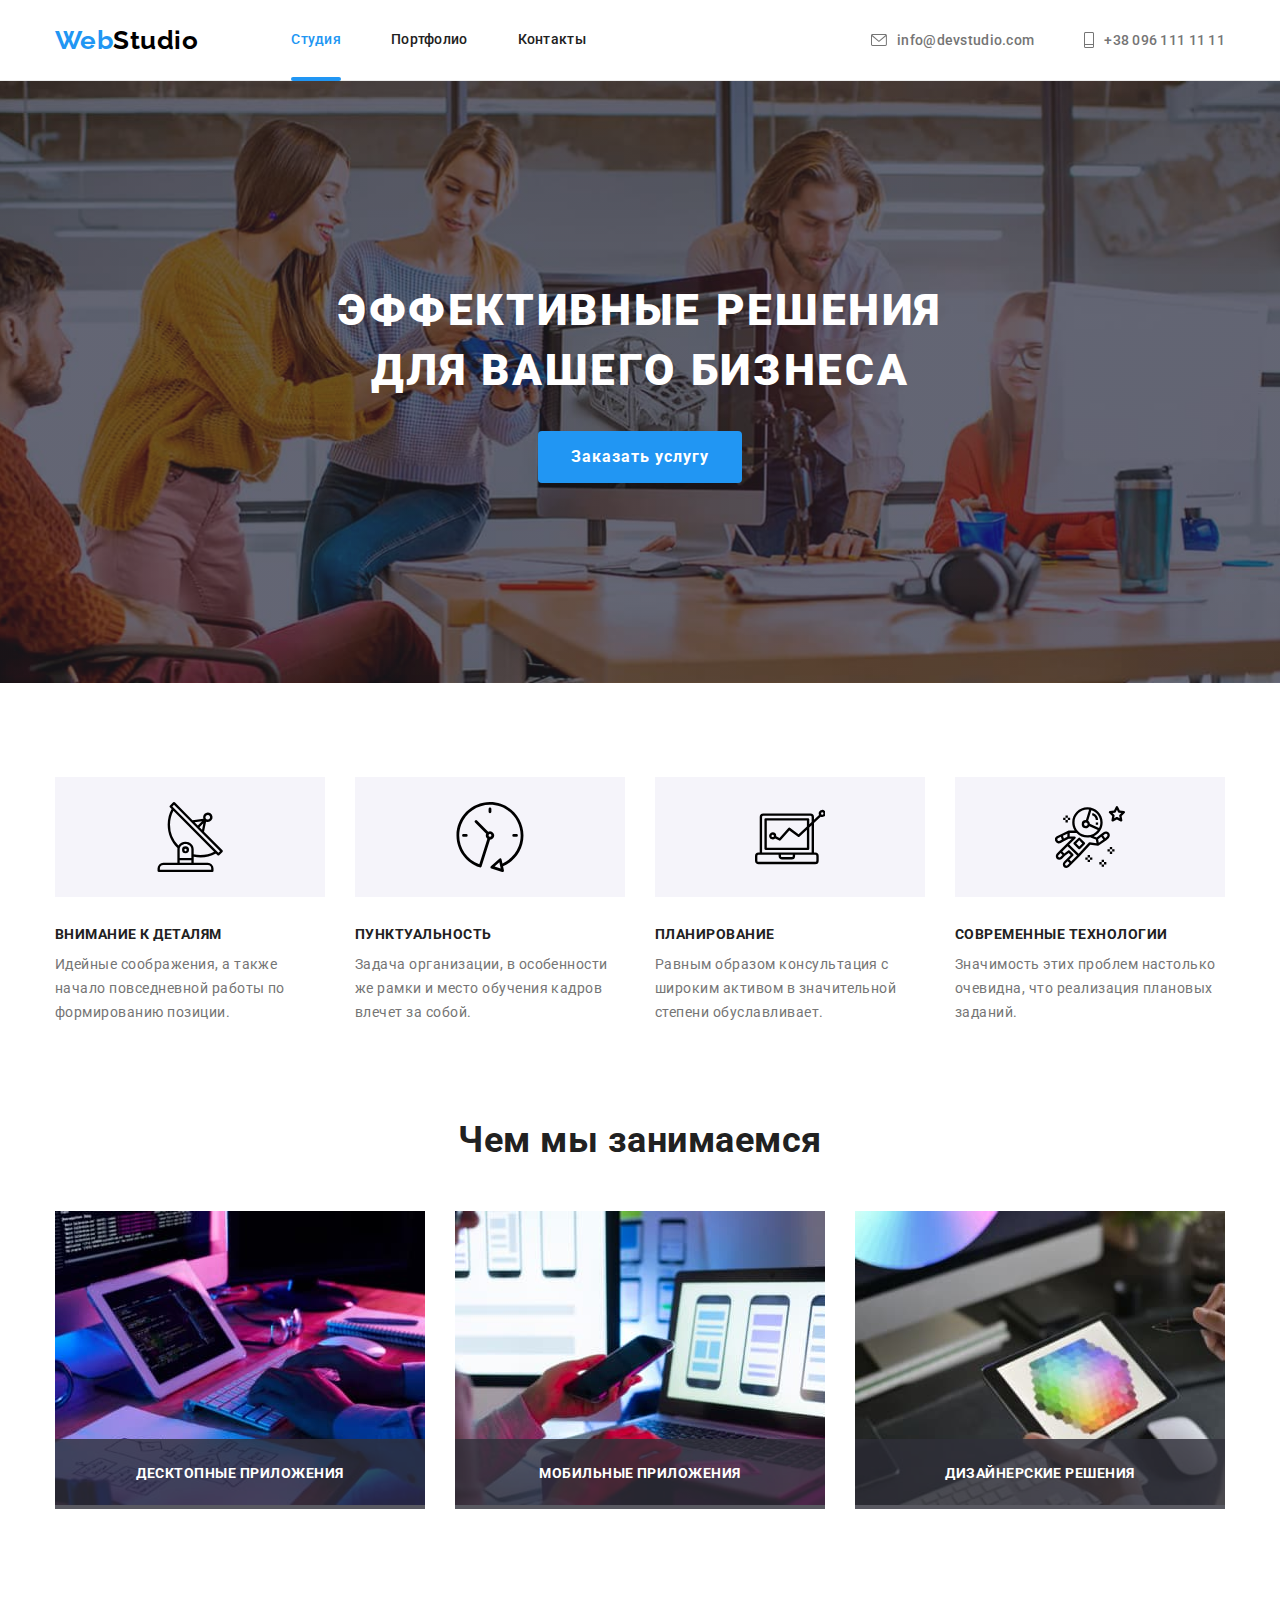
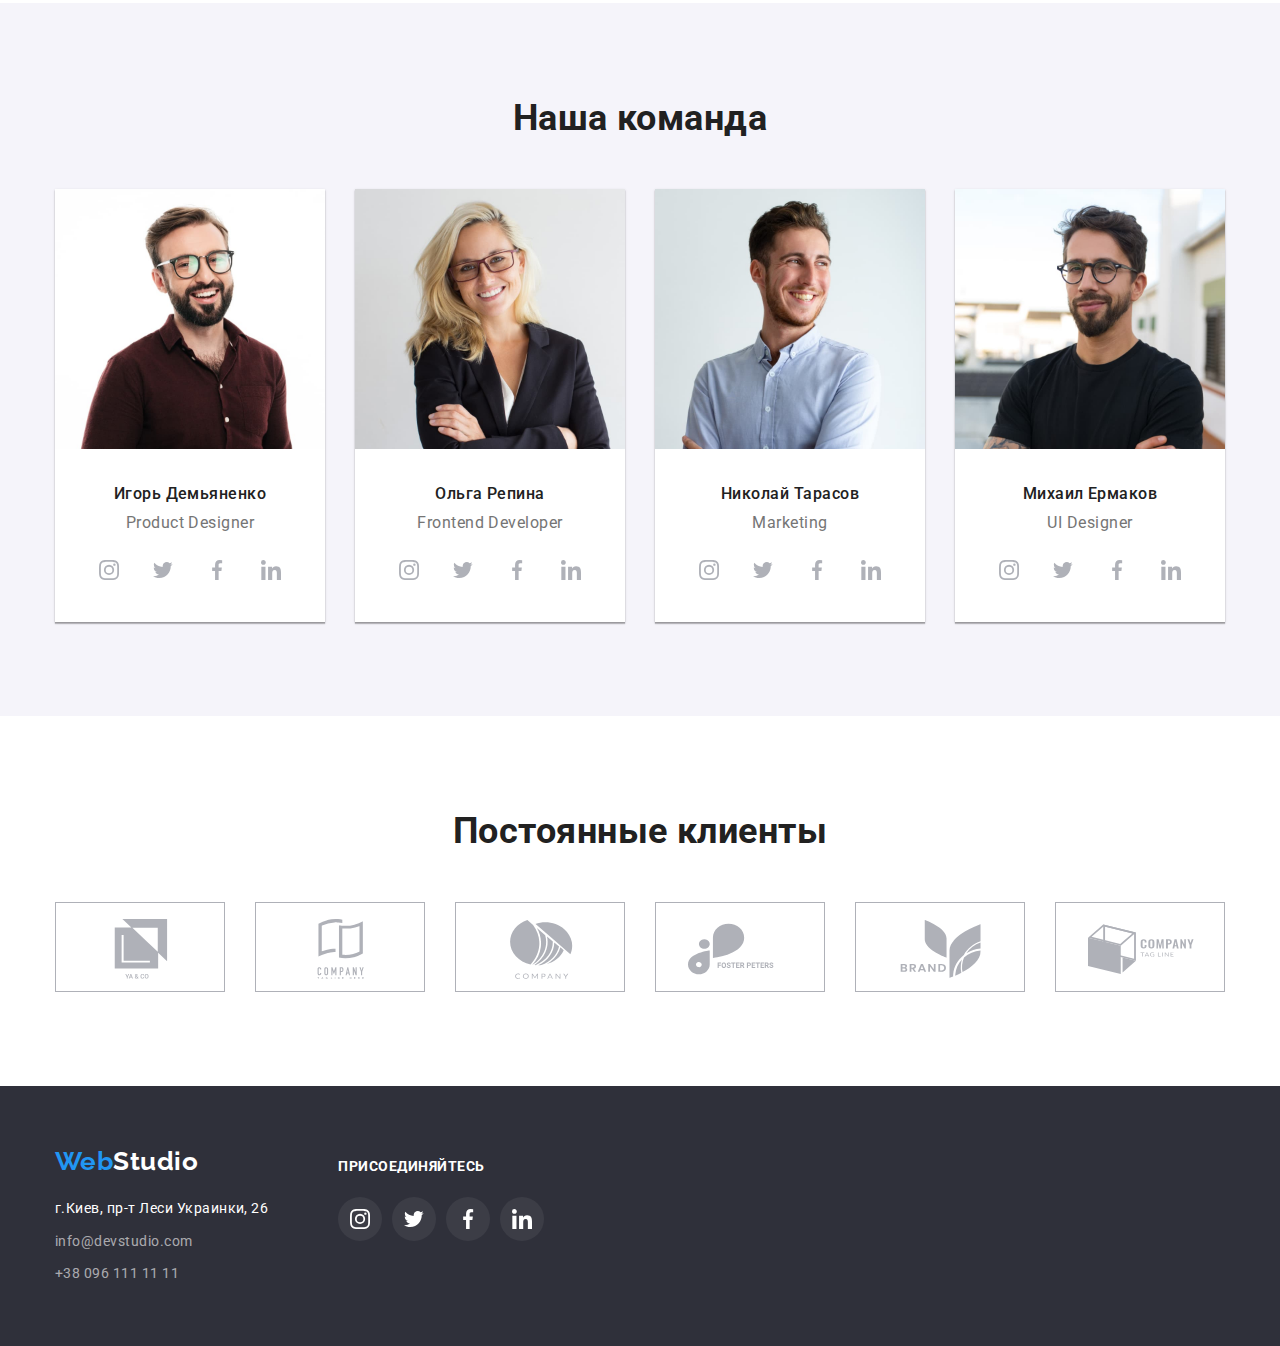
==== index.html @ f0c1cf08 "add js" ====
<!DOCTYPE html>
<html lang="ru">
  <head>
    <meta charset="UTF-8" />
    <meta http-equiv="X-UA-Compatible" content="IE=edge" />
    <meta name="viewport" content="width=device-width, initial-scale=1.0" />
    <title>Студия</title>
    <link rel="preconnect" href="https://fonts.googleapis.com" />
    <link rel="preconnect" href="https://fonts.gstatic.com" crossorigin />
    <link
      href="https://fonts.googleapis.com/css2?family=Raleway:wght@700&family=Roboto:wght@400;500;700;900&display=swap"
      rel="stylesheet"
    />
    <link
      rel="stylesheet"
      href="https://cdnjs.cloudflare.com/ajax/libs/modern-normalize/1.1.0/modern-normalize.min.css"
    />
    <link rel="stylesheet" href="./css/styles.css" />
  </head>

  <body>
    <!-- Шапка -->
    <header class="header">
      <div class="container nav-flex">
        <nav class="header-nav">
          <a class="logo link" href="./index.html"
            >Web<span class="logo-black">Studio</span></a
          >
          <ul class="header-nav-list list">
            <li class="header-nav-item">
              <a class="header-nav-link link current" href="./index.html"
                >Студия</a
              >
            </li>
            <li class="header-nav-item">
              <a class="header-nav-link link" href="./portfolio.html"
                >Портфолио</a
              >
            </li>
            <li class="header-nav-item">
              <a class="header-nav-link link" href="">Контакты</a>
            </li>
          </ul>
        </nav>
        <ul class="header-contact-list list">
          <li class="header-contact-item">
            <a class="header-contact-link link" href="mailto:info@devstudio.com"
              ><svg class="contact-icon" width="16" height="12">
                <use href="./images/icons.svg#icon-envelope"></use>
              </svg>
              info@devstudio.com</a
            >
          </li>
          <li class="header-contact-item">
            <a class="header-contact-link link" href="tel:+380961111111"
              ><svg class="contact-icon" width="10" height="16">
                <use href="./images/icons.svg#icon-mobile"></use>
              </svg>
              +38 096 111 11 11</a
            >
          </li>
        </ul>
      </div>
    </header>
    <!-- Основной контент -->
    <main>
      <!-- Герой -->
      <section class="hero">
        <h1 class="hero-title">Эффективные решения для вашего бизнеса</h1>
        <button class="hero-btn" type="button" data-modal-open>Заказать услугу</button>
      </section>
      <!-- Список преимуществ -->
      <section class="features-section">
        <div class="container">
          <!-- h2 Преимущества спрятать в css правильно -->
          <h2 class="visually-hidden">Преимущества</h2>
          <ul class="features-list list">
            <li class="features-item">
              <div class="features-icon-fon">
                <svg class="features-icon" width="70" height="70">
                  <use href="./images/icons.svg#icon-antenna"></use>
                </svg>
              </div>

              <h3 class="features-title">Внимание к деталям</h3>
              <p class="features-text">
                Идейные соображения, а также начало повседневной работы по
                формированию позиции.
              </p>
            </li>
            <li class="features-item">
              <div class="features-icon-fon">
                <svg class="features-icon" width="70" height="70">
                  <use href="./images/icons.svg#icon-clock"></use>
                </svg>
              </div>

              <h3 class="features-title">Пунктуальность</h3>
              <p class="features-text">
                Задача организации, в особенности же рамки и место обучения
                кадров влечет за собой.
              </p>
            </li>
            <li class="features-item">
              <div class="features-icon-fon">
                <svg class="features-icon" width="70" height="70">
                  <use href="./images/icons.svg#icon-diagram"></use>
                </svg>
              </div>

              <h3 class="features-title">Планирование</h3>
              <p class="features-text">
                Равным образом консультация с широким активом в значительной
                степени обуславливает.
              </p>
            </li>
            <li class="features-item">
              <div class="features-icon-fon">
                <svg class="features-icon" width="70" height="70">
                  <use href="./images/icons.svg#icon-astronaut"></use>
                </svg>
              </div>

              <h3 class="features-title">Современные технологии</h3>
              <p class="features-text">
                Значимость этих проблем настолько очевидна, что реализация
                плановых заданий.
              </p>
            </li>
          </ul>
        </div>
      </section>
      <!-- Список занятий -->
      <section class="work-section">
        <div class="container">
          <h2 class="section-title">Чем мы занимаемся</h2>
          <ul class="work-list list">
            <li class="work-item">
              <img
                src="./images/box1.jpg"
                alt="сотрудник создает программу"
                width="370"
                height="294"
              />
              <p class="work-text">Десктопные приложения</p>
            </li>
            <li class="work-item">
              <img
                src="./images/box2.jpg"
                alt="сотрудник создает мобильное приложение"
                width="370"
                height="294"
              />
              <p class="work-text">Мобильные приложения</p>
            </li>
            <li class="work-item">
              <img
                src="./images/box3.jpg"
                alt="веб-дизайнер выбирает палитру"
                width="370"
                height="294"
              />
              <p class="work-text">Дизайнерские решения</p>
            </li>            
          </ul>
        </div>
      </section>
      <!-- Команда -->
      <section class="team-section">
        <div class="container">
          <h2 class="section-title">Наша команда</h2>
          <ul class="team-list list">
            <li class="team-item">
              <img
                src="./images/img1.jpg"
                alt="фото Игоря Демьяненко"
                width="270"
                height="260"
              />
              <div class="team-workers">
                <h3 class="team-worker">Игорь Демьяненко</h3>
                <p class="team-profession" lang="en">Product Designer</p>
                <ul class="team-social-list list">
                  <li class="team-social-item">
                    <a class="team-social-link link" href="">
                      <svg class="team-social-icon" width="20" height="20">
                        <use href="./images/icons.svg#icon-instagram"></use>
                      </svg>
                    </a>
                  </li>

                  <li class="team-social-item">
                    <a class="team-social-link link" href="">
                      <svg class="team-social-icon" width="20" height="20">
                        <use href="./images/icons.svg#icon-twitter"></use>
                      </svg>
                    </a>
                  </li>

                  <li class="team-social-item">
                    <a class="team-social-link link" href="">
                      <svg class="team-social-icon" width="20" height="20">
                        <use href="./images/icons.svg#icon-facebook"></use>
                      </svg>
                    </a>
                  </li>

                  <li class="team-social-item">
                    <a class="team-social-link link" href="">
                      <svg class="team-social-icon" width="20" height="20">
                        <use href="./images/icons.svg#icon-linkedin"></use>
                      </svg>
                    </a>
                  </li>
                </ul>
              </div>
            </li>

            <li class="team-item">
              <img
                src="./images/img2.jpg"
                alt="фото Ольги Репиной"
                width="270"
                height="260"
              />
              <div class="team-workers">
                <h3 class="team-worker">Ольга Репина</h3>
                <p class="team-profession" lang="en">Frontend Developer</p>
                <ul class="team-social-list list">
                  <li class="team-social-item">
                    <a class="team-social-link link" href="">
                      <svg class="team-social-icon" width="20" height="20">
                        <use href="./images/icons.svg#icon-instagram"></use>
                      </svg>
                    </a>
                  </li>

                  <li class="team-social-item">
                    <a class="team-social-link link" href="">
                      <svg class="team-social-icon" width="20" height="20">
                        <use href="./images/icons.svg#icon-twitter"></use>
                      </svg>
                    </a>
                  </li>

                  <li class="team-social-item">
                    <a class="team-social-link link" href="">
                      <svg class="team-social-icon" width="20" height="20">
                        <use href="./images/icons.svg#icon-facebook"></use>
                      </svg>
                    </a>
                  </li>

                  <li class="team-social-item">
                    <a class="team-social-link link" href="">
                      <svg class="team-social-icon" width="20" height="20">
                        <use href="./images/icons.svg#icon-linkedin"></use>
                      </svg>
                    </a>
                  </li>
                </ul>
              </div>
            </li>
            <li class="team-item">
              <img
                src="./images/img3.jpg"
                alt="фото Николая Тарасова"
                width="270"
                height="260"
              />
              <div class="team-workers">
                <h3 class="team-worker">Николай Тарасов</h3>
                <p class="team-profession" lang="en">Marketing</p>
                <ul class="team-social-list list">
                  <li class="team-social-item">
                    <a class="team-social-link link" href="">
                      <svg class="team-social-icon" width="20" height="20">
                        <use href="./images/icons.svg#icon-instagram"></use>
                      </svg>
                    </a>
                  </li>

                  <li class="team-social-item">
                    <a class="team-social-link link" href="">
                      <svg class="team-social-icon" width="20" height="20">
                        <use href="./images/icons.svg#icon-twitter"></use>
                      </svg>
                    </a>
                  </li>

                  <li class="team-social-item">
                    <a class="team-social-link link" href="">
                      <svg class="team-social-icon" width="20" height="20">
                        <use href="./images/icons.svg#icon-facebook"></use>
                      </svg>
                    </a>
                  </li>

                  <li class="team-social-item">
                    <a class="team-social-link link" href="">
                      <svg class="team-social-icon" width="20" height="20">
                        <use href="./images/icons.svg#icon-linkedin"></use>
                      </svg>
                    </a>
                  </li>
                </ul>
              </div>
            </li>
            <li class="team-item">
              <img
                src="./images/img4.jpg"
                alt="фото Михаила Ермакова"
                width="270"
                height="260"
              />
              <div class="team-workers">
                <h3 class="team-worker">Михаил Ермаков</h3>
                <p class="team-profession" lang="en">UI Designer</p>
                <ul class="team-social-list list">
                  <li class="team-social-item">
                    <a class="team-social-link link" href="">
                      <svg class="team-social-icon" width="20" height="20">
                        <use href="./images/icons.svg#icon-instagram"></use>
                      </svg>
                    </a>
                  </li>

                  <li class="team-social-item">
                    <a class="team-social-link link" href="">
                      <svg class="team-social-icon" width="20" height="20">
                        <use href="./images/icons.svg#icon-twitter"></use>
                      </svg>
                    </a>
                  </li>

                  <li class="team-social-item">
                    <a class="team-social-link link" href="">
                      <svg class="team-social-icon" width="20" height="20">
                        <use href="./images/icons.svg#icon-facebook"></use>
                      </svg>
                    </a>
                  </li>

                  <li class="team-social-item">
                    <a class="team-social-link link" href="">
                      <svg class="team-social-icon" width="20" height="20">
                        <use href="./images/icons.svg#icon-linkedin"></use>
                      </svg>
                    </a>
                  </li>
                </ul>
              </div>
            </li>
          </ul>
        </div>
      </section>
      <!-- Клиенты -->
      <section class="client-section">
        <div class="container">
          <h2 class="client-title">Постоянные клиенты</h2>
          <ul class="client-list list">
            <li class="client-item">
              <a class="client-link link" href="">
                <svg class="client-icon" width="106" height="60">
                  <use href="./images/icons.svg#icon-yaco"></use>
                </svg>
              </a>
            </li>

            <li class="client-item">
              <a class="client-link link" href="">
                <svg class="client-icon" width="106" height="60">
                  <use href="./images/icons.svg#icon-company"></use>
                </svg>
              </a>
            </li>

            <li class="client-item">
              <a class="client-link link" href="">
                <svg class="client-icon" width="106" height="60">
                  <use href="./images/icons.svg#icon-company2"></use>
                </svg>
              </a>
            </li>

            <li class="client-item">
              <a class="client-link link" href="">
                <svg class="client-icon" width="106" height="60">
                  <use href="./images/icons.svg#icon-foster"></use>
                </svg>
              </a>
            </li>

            <li class="client-item">
              <a class="client-link link" href="">
                <svg class="client-icon" width="106" height="60">
                  <use href="./images/icons.svg#icon-brand"></use>
                </svg>
              </a>
            </li>

            <li class="client-item">
              <a class="client-link link" href="">
                <svg class="client-icon" width="106" height="60">
                  <use href="./images/icons.svg#icon-tag"></use>
                </svg>
              </a>
            </li>
          </ul>
        </div>
      </section>
    </main>
    <!-- Подвал -->
    <footer class="footer">
      <div class="container">
        <div class="footer-flex">
          <div class="footer-contacts-flex">
            <a class="logo link" href="./index.html"
              >Web<span class="logo-white">Studio</span>
            </a>
            <!-- Список контактов -->
            <address class="footer-contact">
              <ul class="footer-contact-list list">
                <li class="footer-contact-item">
                  <a
                    class="footer-contact-link address link"
                    href="https://goo.gl/maps/CdvJLRiEL6Q8Smko8"
                    target="_blank"
                    rel="noreferrer noopener"
                    >г.Киев, пр-т Леси Украинки, 26</a
                  >
                </li>
                <li class="footer-contact-item">
                  <a
                    class="footer-contact-link link"
                    href="mailto:info@devstudio.com"
                    >info@devstudio.com</a
                  >
                </li>
                <li class="footer-contact-item">
                  <a class="footer-contact-link link" href="tel:+380961111111"
                    >+38 096 111 11 11</a
                  >
                </li>
              </ul>
            </address>
          </div>
          <div class="footer-social-flex">
            <p class="footer-social-text">Присоединяйтесь</p>
            <ul class="footer-social-list list">
              <li class="footer-social-item">
                <a class="footer-social-link" href="">
                  <svg class="footer-social-icon" width="20" height="20">
                    <use href="./images/icons.svg#icon-instagram"></use>
                  </svg>
                </a>
              </li>

              <li class="footer-social-item">
                <a class="footer-social-link" href="">
                  <svg class="footer-social-icon" width="20" height="20">
                    <use href="./images/icons.svg#icon-twitter"></use>
                  </svg>
                </a>
              </li>

              <li class="footer-social-item">
                <a class="footer-social-link" href="">
                  <svg class="footer-social-icon" width="20" height="20">
                    <use href="./images/icons.svg#icon-facebook"></use>
                  </svg>
                </a>
              </li>

              <li class="footer-social-item">
                <a class="footer-social-link" href="">
                  <svg class="footer-social-icon" width="20" height="20">
                    <use href="./images/icons.svg#icon-linkedin"></use>
                  </svg>
                </a>
              </li>
            </ul>
          </div>
        </div>
      </div>
    </footer>
    <div class="backdrop is-hidden" data-modal>
      <div class="modal">
          <button type="button" class="close-btn" data-modal-close>
            <svg class= width="11" height="11">
              <use href="./images/icons.svg#icon-vector"></use>
            </svg>
          </button>
      </div>
    </div>
    <script src="./js/modal.js"></script>
  </body>
</html>
---- css/styles.css ----
:root {
    --primary-text-color: #212121;
    --secondary-text-color: #757575;
    --white-text-color: #ffffff;
    --accent-color: #2196f3;
    --black-logo-color: #000000;
    --footer-text-color: rgba(255, 255, 255, 0.6);
    --white-background-color: #ffffff;
    --hero-background-color: #2f303a;
    --team-background-color: #f5f4fa;
  }
  
  body {
    font-family: "Roboto", sans-serif;
    letter-spacing: 0.03em;
    background-color: var(--white-background-color);
    color: var(--primary-text-color);
  }
  
  /* убираем точки списков */
  .list {
    list-style: none;
  }
  
  /* убираем подчеркивание ссылок */
  .link {
    text-decoration: none;
  }
  
  /* глобальный сброс margin, padding */
  h1,
  h2,
  h3,
  h4,
  h5,
  h6,
  p,
  ul {
    margin: 0;
    padding: 0;
  }
  
  .container {
    width: 1200px;
    margin-left: auto;
    margin-right: auto;
    padding-left: 15px;
    padding-right: 15px;
  }
  
  .logo {
    font-family: "Raleway", sans-serif;
    font-weight: 700;
    font-size: 26px;
    line-height: 1.19;
    align-items: center;
    text-align: center;
    
    color: var(--accent-color);
  }
  
  .section-title {
    font-weight: 700;
    font-size: 36px;
    line-height: 1.17;
    text-align: center;
  
    color: var(--primary-text-color);
  }
  
  .features-icon-fon {
    display: flex;
    width: 270px;
    height: 120px;
    align-items: center;
    justify-content: center;
    flex-direction: column;
    margin-bottom: 30px;
  
    background-color: var(--team-background-color);
  }
  
  .footer-contact-link {
    font-style: normal;
    font-size: 14px;
    line-height: 1.71;
  
    color: var(--footer-text-color);
  
    transition: color 250ms cubic-bezier(0.4, 0, 0.2, 1);
  }
  
  /* ------------ШАПКА-------------- */
  
  .header {
    border-bottom: 1px solid #ececec;
  }
  
  .nav-flex {
    display: flex;
    align-items: center;
  }
  
  .header-nav {
    display: flex;
    align-items: center;
  }
  .logo-black {
    color: var(--black-logo-color);
  }
  
  .header-nav-list {
    display: flex;
    margin-left: 93px;
  }
  
  .header-nav-item:not(:last-child) {
    margin-right: 50px;
  }
  
  .header-nav-link {
    display: block;
    padding-top: 32px;
    padding-bottom: 32px;
  
    font-weight: 500;
    font-size: 14px;
    line-height: 1.14;
    letter-spacing: 0.02em;
    color: var(--primary-text-color);
  
    position: relative;
  
    transition: color 250ms cubic-bezier(0.4, 0, 0.2, 1);
  }
  
  .header-contact-list {
    display: flex;
    margin-left: auto;
  }
  
  .header-contact-item + .header-contact-item {
    margin-left: 50px;
  }
  
  .header-contact-link {
    display: inline-flex;
    padding: 32px 0px 32px;
    /* color: var(--secondary-text-color); */
    align-items: center;
  
    font-weight: 500;
    font-size: 14px;
    line-height: 16px;
    letter-spacing: 0.02em;
    color: var(--secondary-text-color);
  
    transition: color 250ms cubic-bezier(0.4, 0, 0.2, 1);
  }
  
  .contact-icon {
    margin-right: 10px;
    fill: currentColor;
  }
  
  .header-nav-link:hover,
  .header-nav-link:focus,
  .header-contact-link:hover,
  .header-contact-link:focus {
    color: var(--accent-color);
  }
  
  .header-nav-link.current {
    color: var(--accent-color);
  }
  
  .header-nav-link.current::after { 
    position: absolute;
  
    display: block;
    content: '';
    width: 100%;
    height: 4px;
    border-radius: 2px;
    bottom: -1px;
  
    background-color: var(--accent-color);
  }
  
  /* ------------ГЕРОЙ-------------- */
  
  .hero {
    padding-top: 200px;
    padding-bottom: 200px;
  
    max-width: 1600px;
    min-height: 600px;
    margin-left: auto;
    margin-right: auto;
  
    background-image: linear-gradient(
        to right,
        rgba(47, 48, 58, 0.4),
        rgba(47, 48, 58, 0.4)
      ),
      url(../images/hero.jpg);
    background-color: var(--hero-background-color);
    background-repeat: no-repeat;
    background-position: center;
    background-size: cover;
  
    text-align: center;
  }
  
  .hero-title {
    margin-bottom: 30px;
    margin-left: auto;
    margin-right: auto;
    max-width: 696px;
  
    font-weight: 900;
    font-size: 44px;
    line-height: 1.36;
    letter-spacing: 0.06em;
    text-transform: uppercase;
    color: var(--white-text-color);
  }
  
  .hero-btn {
    display: inline-block;
    min-width: 200px;
    border-radius: 4px;
    border: 1px solid transparent;
    padding: 10px 32px;
  
    background-color: var(--accent-color);
    color: var(--white-text-color);
  
    font-family: "Roboto", sans-serif;
    font-weight: 700;
    font-size: 16px;
    line-height: 1.88;
    align-items: center;
    text-align: center;
    letter-spacing: 0.06em;
    cursor: pointer;
  
    transition: background-color 250ms cubic-bezier(0.4, 0, 0.2, 1),
      color 250ms cubic-bezier(0.4, 0, 0.2, 1);
  }
  
  .hero-btn:hover,
  .hero-btn:focus {
    background-color: var(--white-text-color);
    color: var(--accent-color);
  }
  
  /* ------------ПРЕИМУЩЕСТВА-------------- */
  
  .features-section {
    padding-top: 94px;
    padding-bottom: 94px;
  }
  
  .visually-hidden {
    position: absolute;
  
    width: 1px;
    height: 1px;
    margin: -1px;
    padding: 0;
  
    overflow: hidden;
    border: 0;
    clip: rect(0 0 0 0);
  }
  
  .features-list {
    display: flex;
  }
  
  .features-item:not(:last-child) {
    margin-right: 30px;
    max-width: 270px;
  }
  
  .features-icon {
    align-items: center;
  }
  
  .features-title {
    margin-bottom: 10px;
  
    font-weight: 700;
    font-size: 14px;
    line-height: 1.14;
    text-transform: uppercase;
  }
  
  .features-text {
    font-size: 14px;
    line-height: 1.71;
  
    color: var(--secondary-text-color);
  }
  
  /* ------------СПИСОК ЗАНЯТИЙ-------------- */
  .work-section {
    padding-bottom: 94px;
  }
  
  .section-title {
    margin-bottom: 50px;
  }
  
  .work-list {
    display: flex;
  
  }
  
  .work-item {
    position: relative;
  
  }
  
  .work-item:not(:last-child) {
    margin-right: 30px;
  }
  
  .work-text {
    width: 100%;
    position: absolute;
    bottom: 0;
    left: 0;
  
  
    padding: 27px 0px;
  
    font-weight: bold;
    font-size: 14px;
    line-height: 1.14;
    text-align: center;
    text-transform: uppercase;
  
    color: var(--white-text-color);
    background-color: rgba(47, 48, 58, 0.8);;
  }
  /* ----------------КОМАНДА----------------- */
  
  .team-section {
    padding-top: 94px;
    padding-bottom: 94px;
  
    background-color: var(--team-background-color);
  }
  
  .team-list {
    display: flex;
  }
  
  .team-item {
    box-shadow: 0px 1px 3px rgba(0, 0, 0, 0.12), 0px 1px 1px rgba(0, 0, 0, 0.14),
      0px 2px 1px rgba(0, 0, 0, 0.2);
  
    background-color: var(--white-background-color);
  }
  
  .team-item:not(:last-child) {
    margin-right: 30px;
  }
  
  .team-workers {
    padding: 30px 0px;
  }
  
  .team-worker {
    font-weight: 500;
    font-size: 16px;
    line-height: 1.19;
    text-align: center;
  }
  
  .team-profession {
    margin-top: 10px;
  
    font-size: 16px;
    line-height: 1.19;
    text-align: center;
    color: var(--secondary-text-color);
  }
  
  .team-social-list {
    display: flex;
    justify-content: space-between;
    align-items: center;
  
    padding: 0px 32px;
    margin-top: 16px;
    list-style: none;
    
  }
  
  .team-social-item {
    width: 44px;
    height: 44px;
  }
  
  .team-social-link {
    display: block;
  
    width: 44px;
    height: 44px;
    border-radius: 50%;
  
    color: #afb1b8;
    background-color: #ffffff;
  
    transition: background-color 250ms cubic-bezier(0.4, 0, 0.2, 1),
      color 250ms cubic-bezier(0.4, 0, 0.2, 1);
  }
  
  .team-social-link:hover,
  .team-social-link:focus {
    color: #ffffff;
    background-color: var(--accent-color);
  }
  
  .team-social-icon {
    margin: 12px 0px 0px 12px;
    fill: currentColor;
  }
  
  /* ---------------КЛИЕНТЫ---------------- */
  .client-section {
    padding-top: 94px;
    padding-bottom: 94px;
  }
  
  .client-title {
    margin-bottom: 50px;
  
    font-weight: 700;
    font-size: 36px;
    line-height: 1.17;
    text-align: center;
  }
  
  .client-list {
    display: flex;
  
    padding: 0;
    margin: 0;
    list-style: none;
    justify-content: space-between;
    align-items: center;
  }
  
  .client-item {
    width: 170px;
    height: 90px;
  
    transition: border-color 250ms cubic-bezier(0.4, 0, 0.2, 1),
      color 250ms cubic-bezier(0.4, 0, 0.2, 1);
  }
  
  .client-item:not(:last-child) {
    margin-right: 30px;
  }
  
  .client-link {
    display: block;
  
    width: 170px;
    height: 90px;
    
    border: 1px solid #afb1b8;
    color: #afb1b8;
    background-color: #fff;
    padding: 16px 32px;
  
    transition: border-color 250ms cubic-bezier(0.4, 0, 0.2, 1),
      color 250ms cubic-bezier(0.4, 0, 0.2, 1);
  }
  
  .client-link:hover,
  .client-link:focus {
    color: var(--accent-color);
    border-color: var(--accent-color);
  }
  
  .client-icon {
    fill: currentColor;
  }
  
  .client-item:hover,
  .client-item:focus {
    color: var(--accent-color);
    border-color: var(--accent-color);
  }
  
  /* ----------------ПОДВАЛ----------------- */
  
  .footer {
    padding-top: 60px;
    padding-bottom: 60px;
  
    background-color: var(--hero-background-color);
  }
  
  .footer-flex {
    display: flex;
  
    margin: 0;
    padding: 0;
    list-style: none;
  }
  
  .footer-social-text {
    padding: 20px 0px 10px 0px;
    margin-bottom: 20px;
    font-weight: 700;
    font-size: 14px;
    line-height: 1.14px;
    text-transform: uppercase;
  
    color: var(--white-text-color);
  }
  
  .footer-social-flex {
    margin-left: 70px;
    width: 206px;
  }
  
  .footer-social-list {
    display: flex;
    justify-content: space-between;
    align-items: center;
  
    padding: 0;
    margin-top: 0;
    list-style: none;
  }
  
  .footer-social-item {
    width: 44px;
    height: 44px;
  }
  
  .footer-social-link {
    display: block;
  
    width: 44px;
    height: 44px;
    border-radius: 50%;
  
    color: #ffffff;
    background-color: #ffffff10;
  
    transition: background-color 250ms cubic-bezier(0.4, 0, 0.2, 1),
      color 250ms cubic-bezier(0.4, 0, 0.2, 1);
  }
  
  .footer-social-link:hover,
  .footer-social-link:focus {
    color: #ffffff;
    background-color: var(--accent-color);
  }
  
  .footer-social-icon {
    margin: 12px 0px 0px 12px;
    fill: currentColor;
  }
  
  .logo-white {
    color: var(--white-text-color);
  }
  
  .footer-contact {
    margin-top: 20px;
  }
  .footer-contact-link.address {
    color: var(--white-text-color);
  }
  
  .footer-contact-item {
    margin-top: 9px;
  }
  
  .footer-contact-link:hover,
  .footer-contact-link:focus {
    color: var(--accent-color);
  }
  
  /* ---------------------------------------------- */
  /* --------------------ПОРТФОЛИО----------------- */
  /* ---------------------------------------------- */
  
  .portfolio-section {
    padding-top: 94px;
    padding-bottom: 94px;
  }
  
  .portfolio-btn-list {
    display: flex;
    justify-content: center;
    margin-bottom: 50px;
  }
  
  .portfolio-btn-item:not(:last-child) {
    margin-right: 8px;
  }
  
  .portfolio-item:hover .portfolio-overlay {
    transform: translateY(0);
  }
  
  .portfolio-description {
    position: relative;
    overflow: hidden;
  }
  
  .portfolio-overlay {
    position: absolute;
  
    display: inline-block;
    content: '';
    width: 100%;
    height: 100%;
    top: 0;
    left: 0;
  
    background-color: rgba(33, 150, 243, 0.9);
  
    transform: translateY(100%);
    transition: transform 250ms cubic-bezier(0.4, 0, 0.2, 1);
  
  }
  
  .portfolio-description-text {
    position: absolute;
    top: 0;
    left: 0;
  
    padding: 63px 24px;
  
    font-size: 18px;
    line-height: 1.56;
  
    color: var(--white-text-color);
  }
  
  
  
  .portfolio-btn {
    display: inline-block;
    min-width: 73px;
    border-radius: 4px;
    border: 1px solid transparent;
    padding: 6px 22px;
  
    font-family: "Roboto", sans-serif;
    font-weight: 500;
    font-size: 16px;
    line-height: 1.63;
    letter-spacing: 0.03em;
    text-align: center;
    background-color: var(--team-background-color);
    color: var(--primary-text-color);
    cursor: pointer;
  
    transition: background-color 250ms cubic-bezier(0.4, 0, 0.2, 1),
      color 250ms cubic-bezier(0.4, 0, 0.2, 1),
      box-shadow 250ms cubic-bezier(0.4, 0, 0.2, 1);
  }
  
  .portfolio-btn:hover,
  .portfolio-btn:focus {
    background-color: var(--accent-color);
    color: var(--white-text-color);
    box-shadow: 0px 3px 1px rgba(0, 0, 0, 0.1), 0px 1px 2px rgba(0, 0, 0, 0.08),
      0px 2px 2px rgba(0, 0, 0, 0.12);
  }
  
  .portfolio-list {
    display: flex;
    flex-wrap: wrap;
    margin: -15px;
  }
  
  .portfolio-item {
    margin: 15px;
  
    transition: box-shadow 250ms cubic-bezier(0.4, 0, 0.2, 1);
  }
  
  .portfolio-item:hover,
  .portfolio-item:focus {
    box-shadow: 0px 3px 1px rgba(0, 0, 0, 0.1), 0px 1px 2px rgba(0, 0, 0, 0.08),
      0px 2px 2px rgba(0, 0, 0, 0.12);
  }
  
  .portfolio-border {
    border: 1px solid #eeeeee;
    border-top: transparent;
    padding: 20px 24px;
  }
  
  .portfolio-list-title {
    font-weight: 700;
    font-size: 18px;
    line-height: 2;
    letter-spacing: 0.06em;
  }
  
  .portfolio-list-text {
    margin-top: 4px;
  
    font-size: 16px;
    line-height: 1.87;
  
    color: var(--secondary-text-color);
  }
  
  /* ----------------MODAL--------------------- */
  
  .backdrop {
    position: fixed;
  
    display: flex;
    align-items: center;
    justify-content: center;
  
    width: 100vw;
    height: 100vh;
  
    background-color: rgba(0, 0, 0, 0.2);;
    
    top: 0;
    transition: opacity 250ms cubic-bezier(0.4, 0, 0.2, 1), visibility 250ms cubic-bezier(0.4, 0, 0.2, 1);
  }
  
  .backdrop.is-hidden {
    opacity: 0;
    visibility: hidden;
    pointer-events: none;
  }
  
  .backdrop.is-hidden .modal {
    transform: scale(2);
  }
  
  .modal {
    width: 528px;
    min-height: 581px;
    background-color: #ffffff;
    
    position: relative;
    transform: scale(1);
    transition: transform 250ms cubic-bezier(0.4, 0, 0.2, 1);
  }
  
  .close-btn {
    position: absolute;
  
    display: flex;
    align-items: center;
    justify-content: center;
  
    right: 8px;
    top: 8px;
    background-color: transparent;
    border-radius: 50%;
    width: 30px;
    height: 30px;
    border: 1px solid #000000;
  }
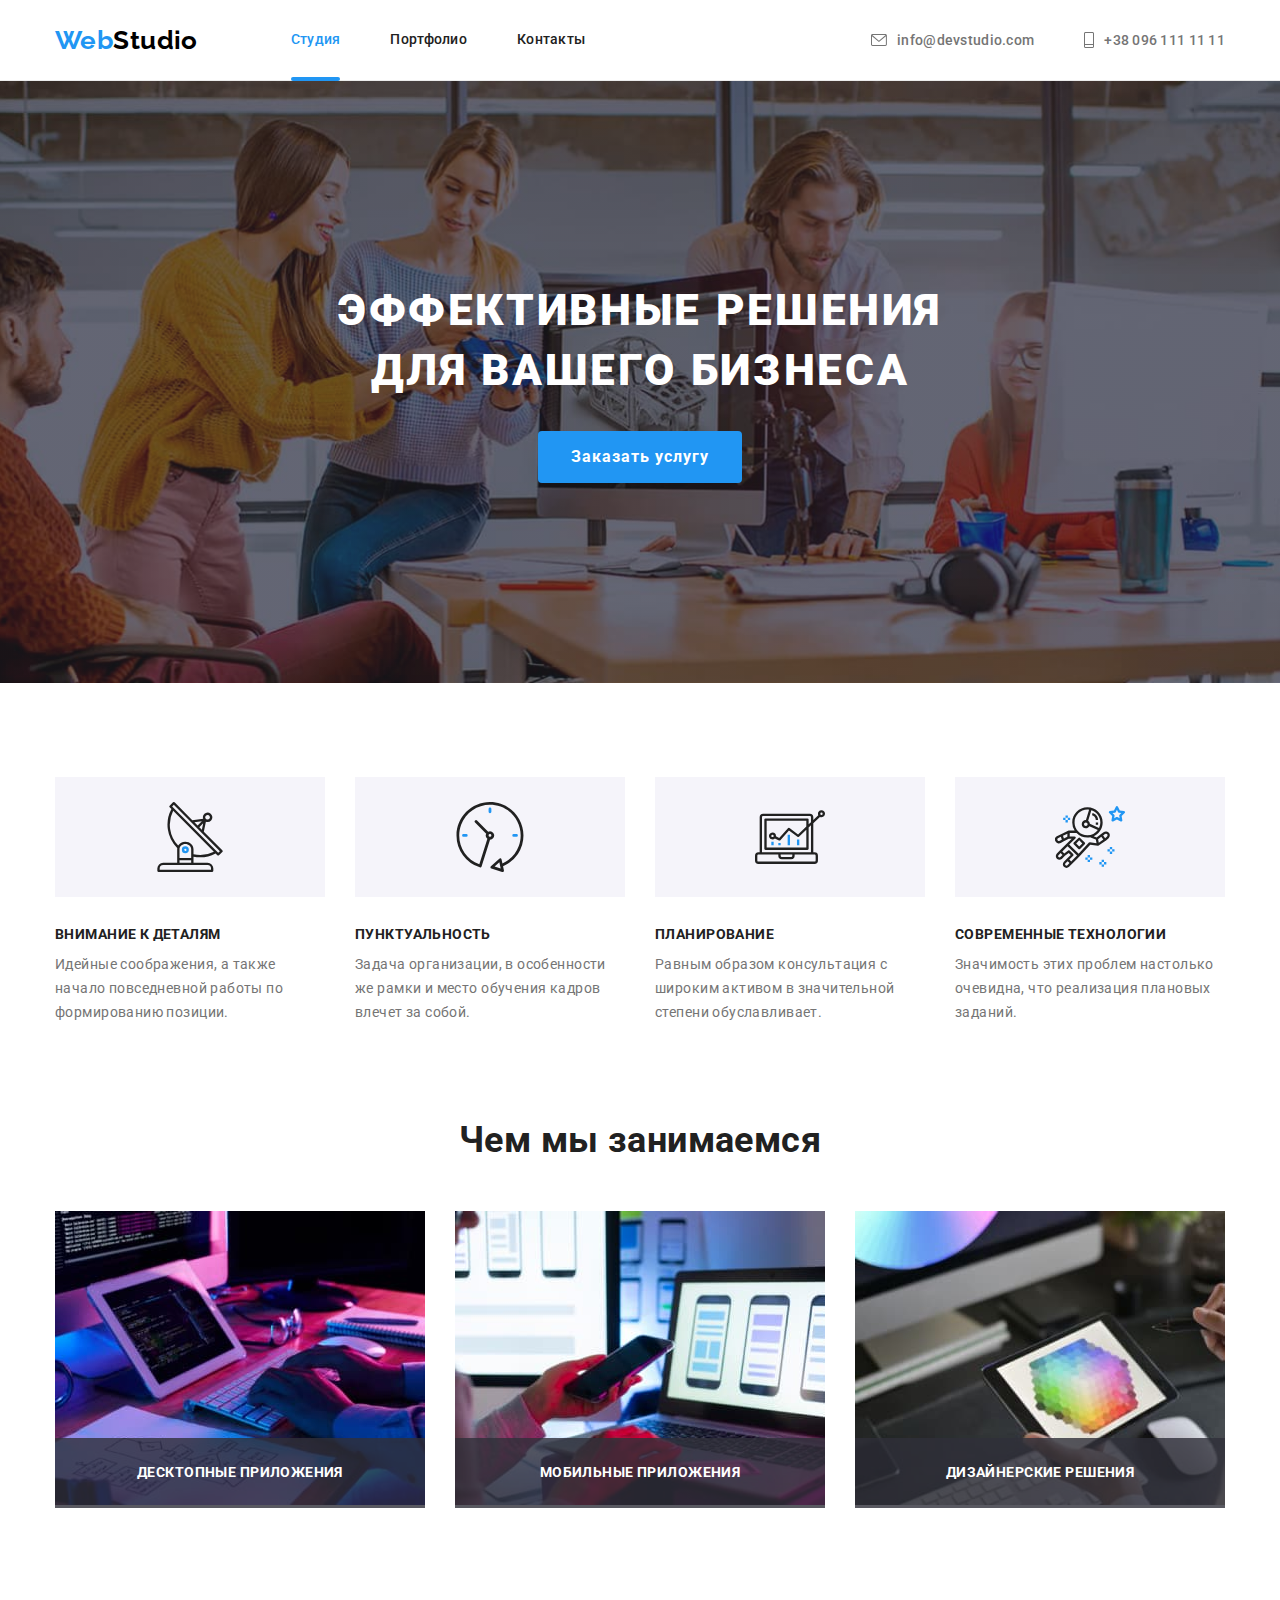
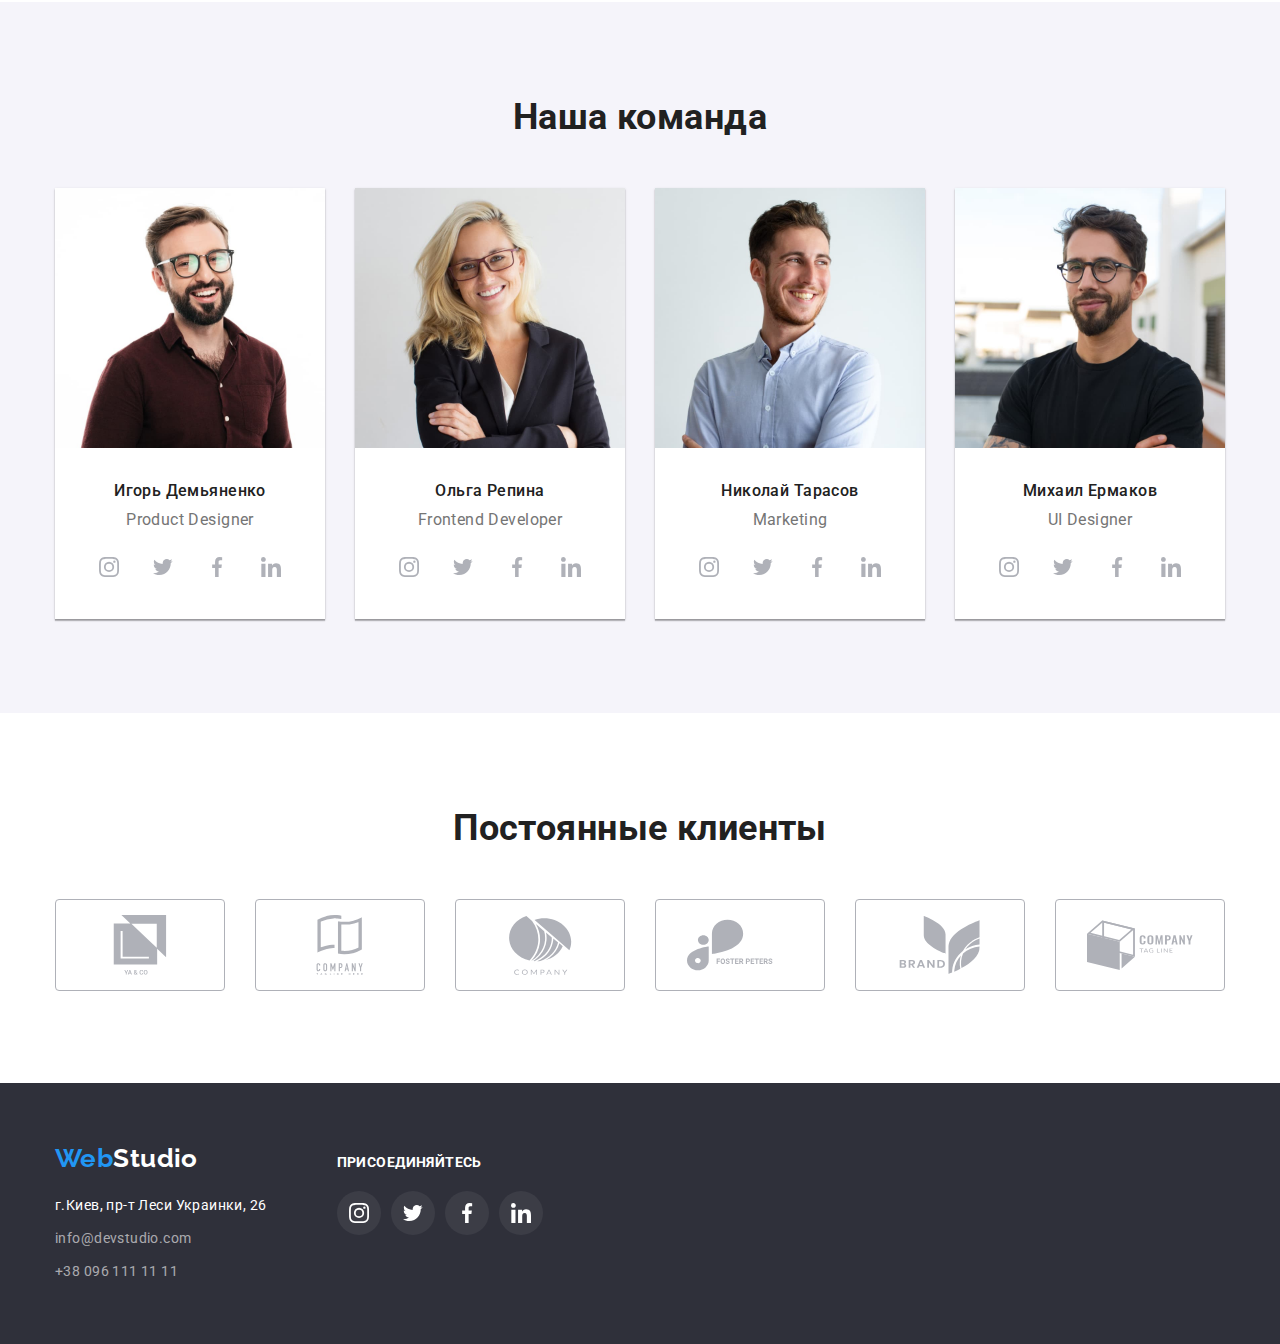
==== commit 53fe8f36: "some changes" ====
--- a/index.html
+++ b/index.html
@@ -78,10 +78,10 @@
             <li class="features-item">
               <div class="features-icon-fon">
                 <svg class="features-icon" width="70" height="70">
-                  <use href="./images/icons.svg#icon-antenna"></use>
-                </svg>
-              </div>
-
+                  <use href="./images/symbol-defs.svg#icon-feature1"></use>
+                </svg>
+              </div>
+              
               <h3 class="features-title">Внимание к деталям</h3>
               <p class="features-text">
                 Идейные соображения, а также начало повседневной работы по
@@ -91,7 +91,7 @@
             <li class="features-item">
               <div class="features-icon-fon">
                 <svg class="features-icon" width="70" height="70">
-                  <use href="./images/icons.svg#icon-clock"></use>
+                  <use href="./images/symbol-defs.svg#icon-feature2"></use>
                 </svg>
               </div>
 
@@ -104,7 +104,7 @@
             <li class="features-item">
               <div class="features-icon-fon">
                 <svg class="features-icon" width="70" height="70">
-                  <use href="./images/icons.svg#icon-diagram"></use>
+                  <use href="./images/symbol-defs.svg#icon-feature3"></use>
                 </svg>
               </div>
 
@@ -117,7 +117,7 @@
             <li class="features-item">
               <div class="features-icon-fon">
                 <svg class="features-icon" width="70" height="70">
-                  <use href="./images/icons.svg#icon-astronaut"></use>
+                  <use href="./images/symbol-defs.svg#icon-feature4"></use>
                 </svg>
               </div>
 
@@ -487,12 +487,13 @@
     <div class="backdrop is-hidden" data-modal>
       <div class="modal">
           <button type="button" class="close-btn" data-modal-close>
-            <svg class= width="11" height="11">
-              <use href="./images/icons.svg#icon-vector"></use>
+            <svg class= "modal-icon">
+              <use href="./images/symbol-defs.svg#icon-close-btn"></use>
             </svg>
           </button>
       </div>
     </div>
     <script src="./js/modal.js"></script>
-  </body>
-</html>+    </body>
+</html>
+
--- a/css/styles.css
+++ b/css/styles.css
@@ -15,6 +15,7 @@
     letter-spacing: 0.03em;
     background-color: var(--white-background-color);
     color: var(--primary-text-color);
+    font-size: 14px;
   }
   
   /* убираем точки списков */
@@ -319,6 +320,9 @@
   }
   
   .work-item {
+    display: block;
+    max-width: 100%;
+    height: auto;
     position: relative;
   
   }
@@ -328,16 +332,19 @@
   }
   
   .work-text {
+    display: flex;
+    align-items: center;
+    justify-content: center;
     width: 100%;
     position: absolute;
     bottom: 0;
-    left: 0;
-  
-  
-    padding: 27px 0px;
-  
-    font-weight: bold;
-    font-size: 14px;
+   height: 70px;
+  
+  
+    
+  
+    font-weight: 700;
+     
     line-height: 1.14;
     text-align: center;
     text-transform: uppercase;
@@ -406,7 +413,7 @@
   }
   
   .team-social-link {
-    display: block;
+    display: flex;
   
     width: 44px;
     height: 44px;
@@ -414,6 +421,8 @@
   
     color: #afb1b8;
     background-color: #ffffff;
+    align-items: center;
+    justify-content: center;
   
     transition: background-color 250ms cubic-bezier(0.4, 0, 0.2, 1),
       color 250ms cubic-bezier(0.4, 0, 0.2, 1);
@@ -426,7 +435,7 @@
   }
   
   .team-social-icon {
-    margin: 12px 0px 0px 12px;
+    
     fill: currentColor;
   }
   
@@ -471,15 +480,17 @@
     display: block;
   
     width: 170px;
-    height: 90px;
+    height: 92px;
     
     border: 1px solid #afb1b8;
     color: #afb1b8;
     background-color: #fff;
-    padding: 16px 32px;
-  
+    display: flex;
+    align-items: center;
+  justify-content: center;
     transition: border-color 250ms cubic-bezier(0.4, 0, 0.2, 1),
       color 250ms cubic-bezier(0.4, 0, 0.2, 1);
+      border-radius: 4px;
   }
   
   .client-link:hover,
@@ -513,14 +524,15 @@
     margin: 0;
     padding: 0;
     list-style: none;
+    align-items: baseline;
   }
   
   .footer-social-text {
-    padding: 20px 0px 10px 0px;
+    
     margin-bottom: 20px;
     font-weight: 700;
     font-size: 14px;
-    line-height: 1.14px;
+    line-height: 1.14;
     text-transform: uppercase;
   
     color: var(--white-text-color);
@@ -528,7 +540,7 @@
   
   .footer-social-flex {
     margin-left: 70px;
-    width: 206px;
+    
   }
   
   .footer-social-list {
@@ -539,6 +551,7 @@
     padding: 0;
     margin-top: 0;
     list-style: none;
+    gap: 10px;
   }
   
   .footer-social-item {
@@ -741,12 +754,13 @@
   
   .backdrop.is-hidden {
     opacity: 0;
-    visibility: hidden;
-    pointer-events: none;
+  visibility: hidden;
+  pointer-events: none;
   }
   
   .backdrop.is-hidden .modal {
-    transform: scale(2);
+    opacity: 0;
+  transform: translateX(-50%) scale(0);
   }
   
   .modal {
@@ -761,16 +775,19 @@
   
   .close-btn {
     position: absolute;
-  
-    display: flex;
-    align-items: center;
-    justify-content: center;
-  
+    top: 8px;
     right: 8px;
-    top: 8px;
-    background-color: transparent;
-    border-radius: 50%;
     width: 30px;
     height: 30px;
-    border: 1px solid #000000;
+    border-radius: 50%;
+    border: 1px solid rgba(0, 0, 0, 0.1);
+    background-color: var(--primary-white-color);
+    display: inline-flex;
+    align-items: center;
+    justify-content: center;
+    cursor: pointer;
+  }
+  
+  .modal-icon {
+    fill: var(--logo-black-color);
   }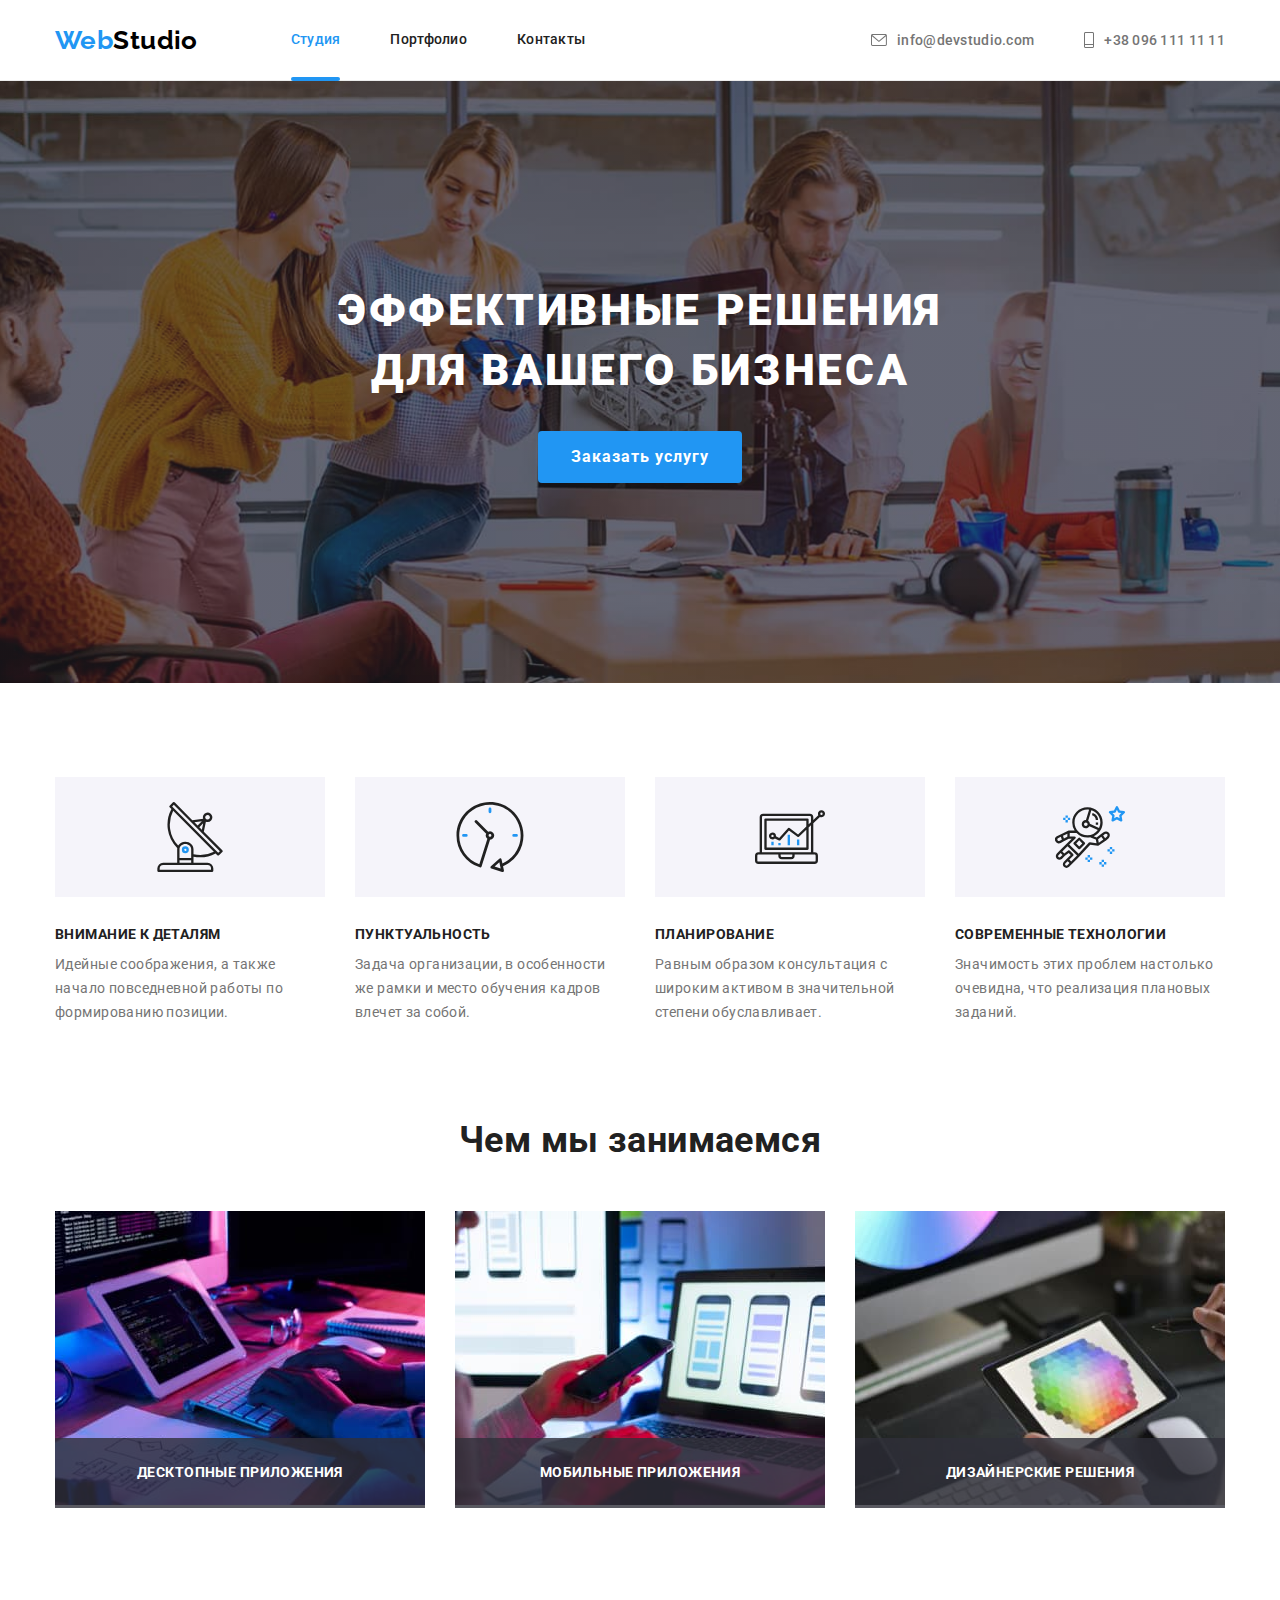
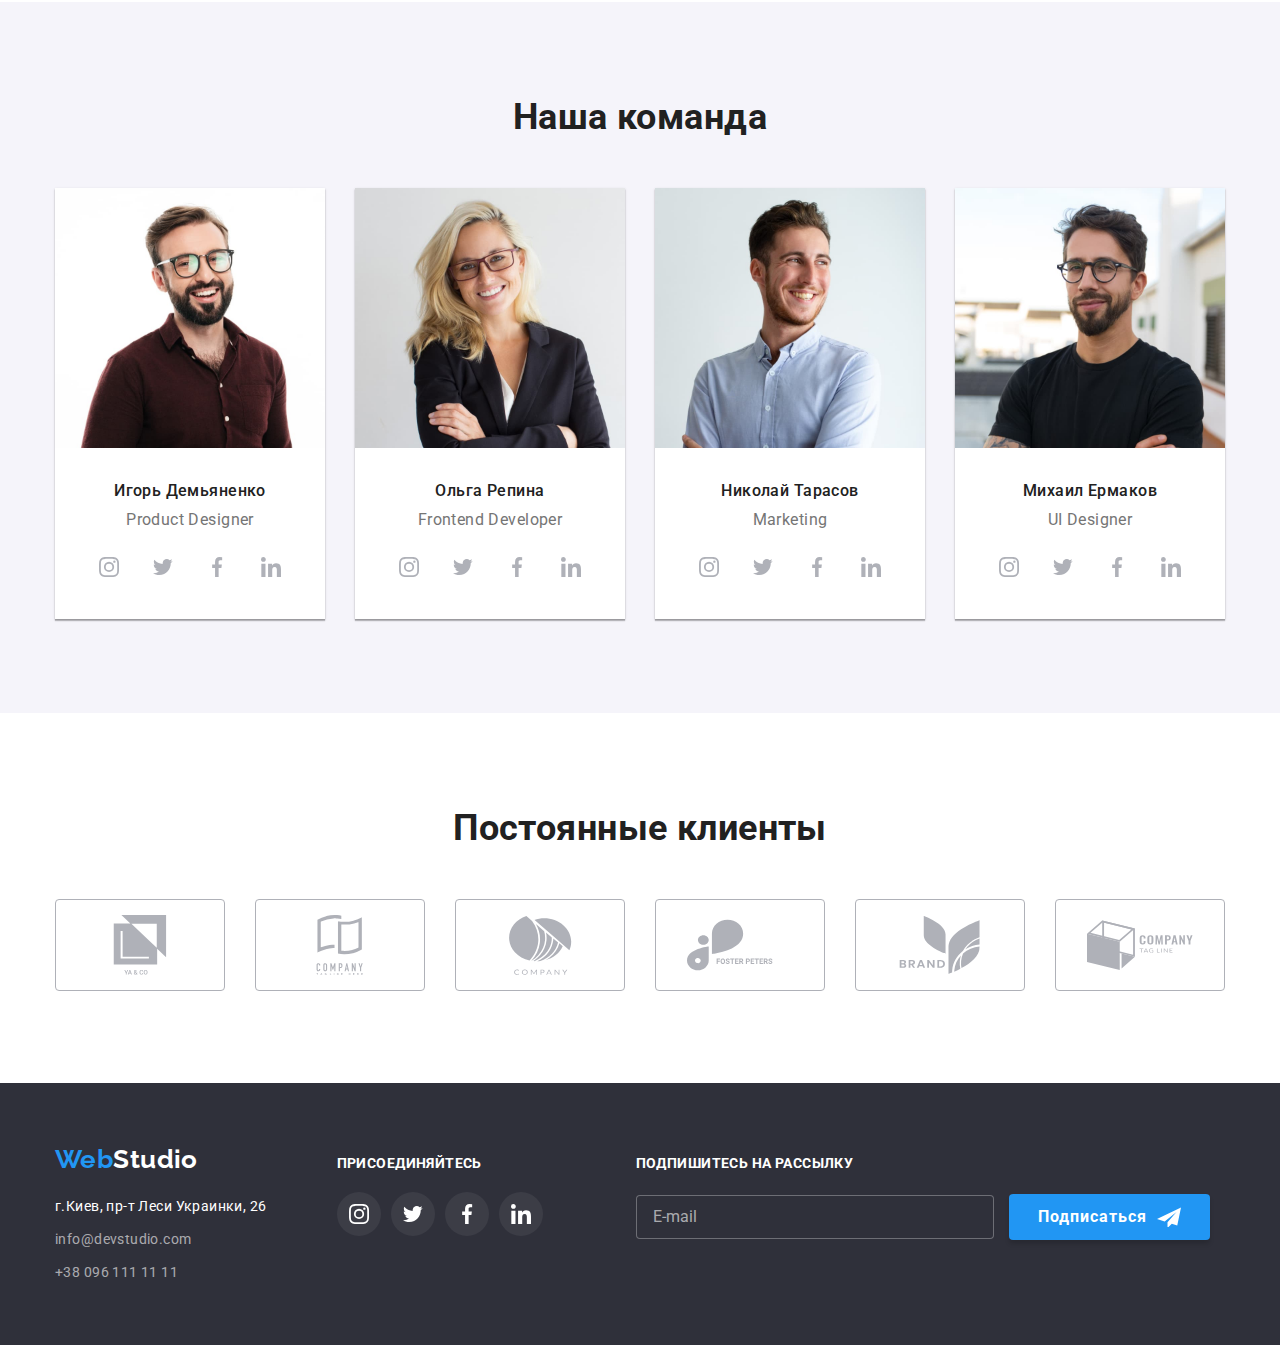
==== commit a96fdfc1: "Some changes" ====
--- a/index.html
+++ b/index.html
@@ -481,6 +481,14 @@
               </li>
             </ul>
           </div>
+          <div class="footer-submit">
+            <p class="footer-submit-text">Подпишитесь на рассылку</p>
+            <div class="footer-submit-form">
+              <label class="footer-submit-label" for="submit-mail"></label>
+              <input class="footer-submit-input" type="email" name="submit-mail" id="submit-mail" placeholder="E-mail">
+              <button class="footer-submit-btn" type="submit">Подписаться</button>
+            </div>
+          </div>
         </div>
       </div>
     </footer>
@@ -491,8 +499,55 @@
               <use href="./images/symbol-defs.svg#icon-close-btn"></use>
             </svg>
           </button>
-      </div>
-    </div>
+      
+    
+    <form class="form">
+      <span class="form-title">Оставьте свои данные, мы вам перезвоним</span>
+           
+      <div class="form-field top-title">
+        <label class="form-label" for="name">Имя</label>
+        <input class="form-input" type="text" name="name" id="name">
+        <svg class="input-icon" width="12" height="12">
+          <use
+              href="./images/icons.svg#icon-name"
+          ></use>
+        </svg>
+      </div>
+      <div class="form-field">
+        <label class="form-label" for="tel">Телефон</label>
+        <input class="form-input" type="tel" name="tel" id="tel">
+        <svg class="input-icon" width="12" height="12">
+          <use
+              href="./images/icons.svg#icon-tel"
+          ></use>
+        </svg>
+      </div>
+      <div class="form-field">
+        <label class="form-label" for="email">Почта</label>
+        <input class="form-input" type="email" name="email" id="email">
+        <svg class="input-icon" width="12" height="12">
+          <use
+              href="./images/icons.svg#icon-mail"
+          ></use>
+        </svg>
+      </div>
+      <div class="form-field">
+        <label class="comment-label" for="comment">Комментарий</label>
+        <textarea class="comment" name="comment" id="comment" rows="9" placeholder="Введите текст"></textarea>
+      </div>
+      <div class="form-field-chek">
+        
+        <label class="policy-label" for="policy"></a> 
+          <input class="form-checkbox" type="checkbox" name="policy" id="policy">
+          <span class="icon-chek"></span>
+          Соглашаюсь с рассылкой и принимаю <a class="policy-link" href="">Условия договора</a>
+        </label>
+        
+      </div>
+      <button class="form-btn" type="submit">Отправить</button>
+    </form>
+</div>
+</div>
     <script src="./js/modal.js"></script>
     </body>
 </html>
--- a/css/styles.css
+++ b/css/styles.css
@@ -603,6 +603,74 @@
   .footer-contact-link:focus {
     color: var(--accent-color);
   }
+  .footer-submit {
+    /* width: 570px; */
+    margin-left: 93px;
+  }
+  
+  .footer-submit-text {
+    padding: 20px 0px 10px 0px;
+    margin-bottom: 20px;
+    font-weight: 700;
+    font-size: 14px;
+    line-height: 1.14px;
+    text-transform: uppercase;
+  
+    color: var(--white-text-color);
+  }
+  
+  .footer-submit-input {
+    width: 358px;
+    margin: 0;
+    padding: 13px 16px;
+    border-radius: 4px;
+  
+    border: 1px solid rgba(255, 255, 255, 0.3);
+    background-color: var(--hero-background-color);
+    color: var(--white-text-color);
+  }
+  
+  .footer-submit-input::placeholder {
+    font-size: 16px;
+    line-height: 1.25;
+  
+    color: rgba(255, 255, 255, 0.6);
+  }
+  
+  .footer-submit-btn {
+    display: inline-flex;
+    align-items: center;
+    justify-content: center;
+  
+    border: none;
+    margin: 0;
+    padding: 8px 29px;
+    border-radius: 4px;
+  
+    background-color: var(--accent-color);
+    box-shadow: 0px 4px 4px rgba(0, 0, 0, 0.15);
+    color: var(--white-text-color);
+    
+    font-family: 'Roboto';
+    font-style: normal;
+    font-weight: 700;
+    font-size: 16px;
+    line-height: 1.87;
+    letter-spacing: 0.06em;
+  
+    cursor: pointer;
+    min-height: 43px;
+    margin-left: 12px;
+  }
+  
+  .footer-submit-btn::after {
+    content: '';
+    display: inline-block;
+    width: 24px;
+    height: 20px;
+    margin-left: 10px;
+    background-image: url(../images/send.svg);
+  }
   
   /* ---------------------------------------------- */
   /* --------------------ПОРТФОЛИО----------------- */
@@ -790,4 +858,185 @@
   
   .modal-icon {
     fill: var(--logo-black-color);
+  }
+
+  .close-btn:hover .modal-icon {
+    fill: var(--accent-color)
+  }
+  
+  .form {
+    width: 528px;
+    margin-left: auto;
+    margin-right: auto;
+    padding: 40px;
+  }
+  
+  .form-title {
+    font-weight: 700;
+    font-size: 20px;
+    line-height: 1.15;
+    text-align: center;
+  }
+  
+  .top-title {
+    margin-top: 12px;
+  }
+  
+  .form-field{ 
+    position: relative;
+    display: flex;
+    flex-direction: column;
+    margin-bottom: 10px;
+  }
+  
+  .form-label,
+  .comment-label {
+    font-size: 12px;
+    line-height: 1.17;
+    letter-spacing: 0.01em;
+    color: var(--secondary-text-color);
+    margin-bottom: 4px;
+  }
+  
+  .form-input {
+    width: 100%;
+    margin: 0;
+    padding: 11px 42px;
+    border: 1px solid rgba(33, 33, 33, 0.2);
+    border-radius: 4px;
+  
+    transition: border-color 250ms cubic-bezier(0.4, 0, 0.2, 1);
+  }
+  
+  .form-input:hover,
+  .form-input:focus {
+    outline: none;
+    border-color: var(--accent-color);
+  }
+  
+  
+  .input-icon {
+    position: absolute;
+    top: 50%;
+    left: 15px;
+    transform: translateY(25%);
+  
+    display: inline-block;
+    width: 12px;
+    height: 12px;
+  
+    transition: fill 250ms cubic-bezier(0.4, 0, 0.2, 1);
+  }
+  
+  .form-input:hover ~ .input-icon,
+  .form-input:focus ~ .input-icon {
+    fill:var(--accent-color)
+  }
+  
+  textarea {
+    resize: none;
+    border: 1px solid rgba(33, 33, 33, 0.2);
+    border-radius: 4px;
+    padding: 12px 16px;
+    font-size: 12px;
+    line-height: 1.17;
+    letter-spacing: 0.01em;
+    height: 120px;
+  
+    transition: border-color 250ms cubic-bezier(0.4, 0, 0.2, 1);
+  }
+  
+  textarea:hover, 
+  textarea:focus {
+    outline: none;
+    border-color: var(--accent-color);
+  }
+  
+  .comment::placeholder {
+    font-size: 12px;
+    line-height: 1.17;
+    letter-spacing: 0.01em;
+    color: rgba(117, 117, 117, 0,5);
+  }
+  
+  .form-field-chek {
+    padding-left: 14px;
+    margin-top: 25px;
+    margin-bottom: 30px;
+  }
+  
+  .icon-chek {
+    display: inline-block;
+    width: 16px;
+    height: 15px;
+    border: 2px solid #212121;
+    border-radius: 2px;
+    margin-right: 7px;
+   }
+  
+  .form-checkbox {
+    position: absolute;
+  
+    width: 1px;
+    height: 1px;
+    margin: -1px;
+    padding: 0;
+  
+    overflow: hidden;
+    border: 0;
+    clip: rect(0 0 0 0);
+  }
+  
+  .form-checkbox:checked + .icon-chek {
+    background-image: url(../images/icon-check.svg);
+    background-position: center;
+    background-repeat: no-repeat;
+    background-color: var(--accent-color);
+    background-origin: border-box;
+    border-color: var(--accent-color);
+  }
+  
+  .policy-label {
+    display: flex;
+    align-items: center;
+    font-size: 14px;
+    line-height: 1.71;
+    color: var(--secondary-text-color);
+  }
+  
+  .policy-link {
+    margin-left: 4px;
+    color:   rgba(33, 150, 243, 1);
+  }
+  
+  .form-btn {
+    display: flex;
+    align-items: center;
+    justify-content: center;
+   
+    margin: 0 auto;
+    padding: 10px 56px;
+    
+    border: none;
+    border-radius: 4px;
+    text-align: center;
+    text-decoration: none;
+    font-family: 'Roboto';
+    font-style: normal;
+    font-weight: 700;
+    font-size: 16px;
+    line-height: 1.87;
+    letter-spacing: 0.06em;
+    cursor: pointer;
+  
+    background-color: var(--accent-color);
+    box-shadow: 0px 4px 4px rgba(0, 0, 0, 0.15);
+    color: var(--white-text-color);
+    
+    transition: background-color 250ms cubic-bezier(0.4, 0, 0.2, 1);
+  }
+  
+  .form-btn:hover,
+  .form-btn:focus {
+    background-color: #188CE8;
   }